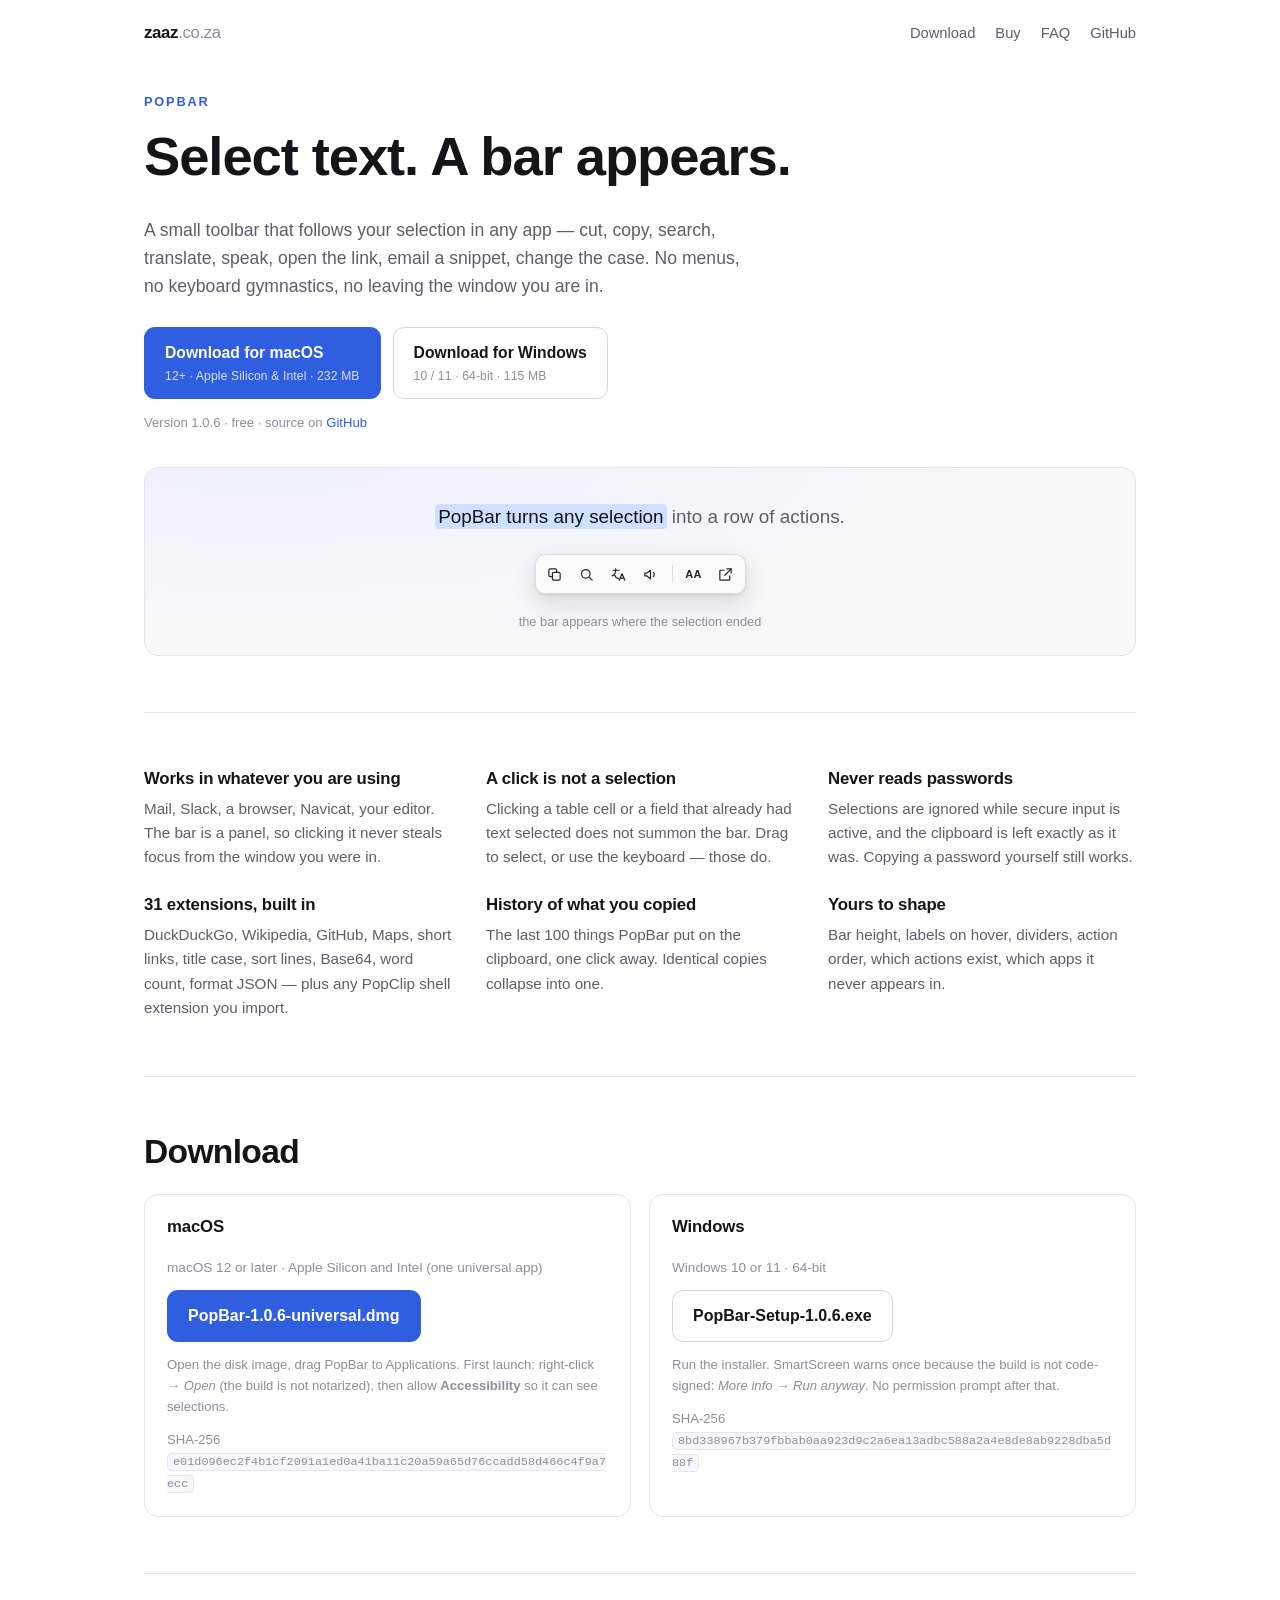
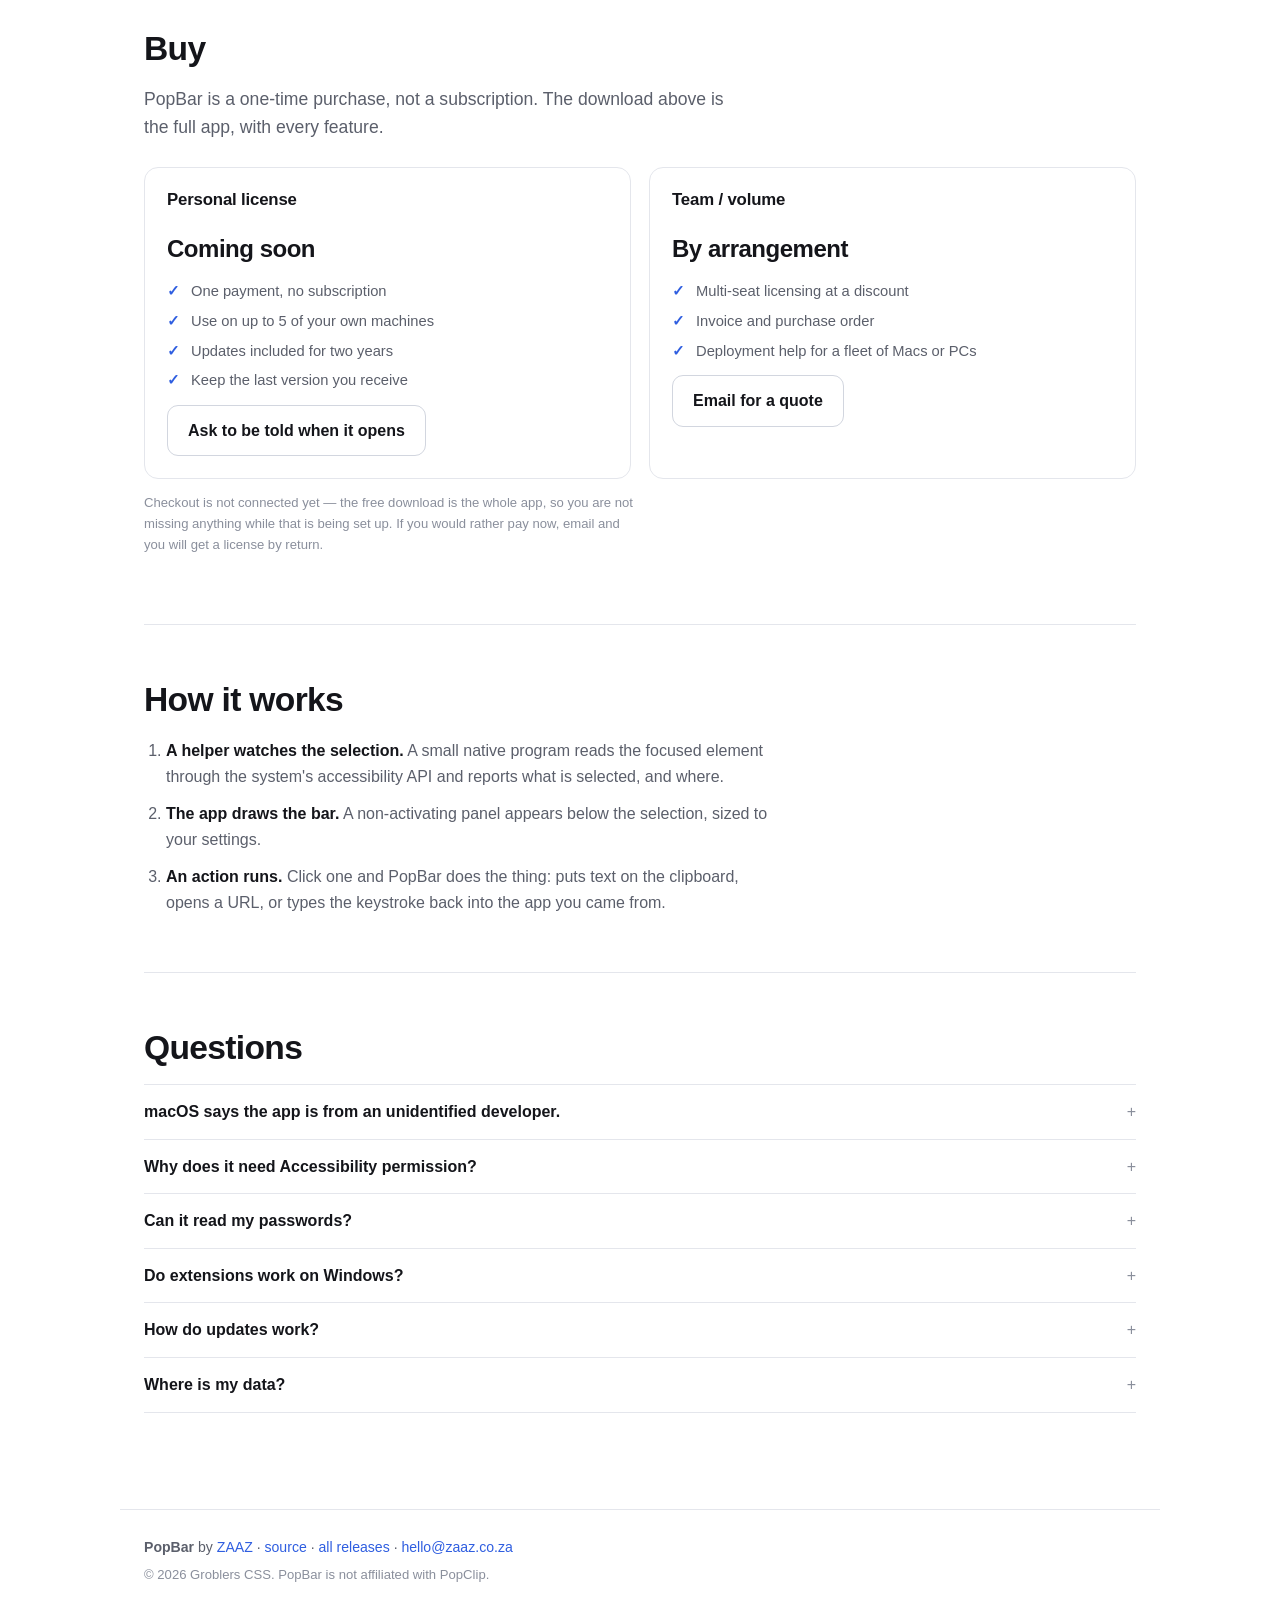
==== site/index.html @ 72e0a7b8 "Add the zaaz.co.za/popbar page. A single static page for the subpath: PompClip-style buy layout with" ====
<!doctype html>
<html lang="en">
<head>
<meta charset="utf-8" />
<meta name="viewport" content="width=device-width, initial-scale=1" />
<title>PopBar — instant actions for selected text</title>
<meta name="description" content="Select text in any app and a small bar of actions appears next to it. Cut, copy, search, translate, speak, open links. macOS and Windows, one download each." />
<meta property="og:title" content="PopBar — instant actions for selected text" />
<meta property="og:description" content="A small toolbar that follows your selection, on macOS and Windows." />
<meta property="og:type" content="website" />
<link rel="icon" href="assets/icon.png" />
<link rel="stylesheet" href="style.css" />
</head>
<body>

<header class="site">
  <a class="brand" href="/">zaaz<span>.co.za</span></a>
  <nav>
    <a href="#download">Download</a>
    <a href="#buy">Buy</a>
    <a href="#faq">FAQ</a>
    <a href="https://github.com/HybridRCG/PopBar" rel="noopener">GitHub</a>
  </nav>
</header>

<main>

  <section class="hero">
    <p class="eyebrow">PopBar</p>
    <h1>Select text. A bar appears.</h1>
    <p class="lede">
      A small toolbar that follows your selection in any app — cut, copy, search, translate,
      speak, open the link, email a snippet, change the case. No menus, no keyboard gymnastics,
      no leaving the window you are in.
    </p>
    <div class="actions">
      <a class="btn primary" href="https://github.com/HybridRCG/PopBar/releases/latest/download/PopBar-1.0.6-universal.dmg">
        <span class="btn-label">Download for macOS</span>
        <span class="btn-meta">12+ · Apple Silicon &amp; Intel · 232 MB</span>
      </a>
      <a class="btn" href="https://github.com/HybridRCG/PopBar/releases/latest/download/PopBar-Setup-1.0.6.exe">
        <span class="btn-label">Download for Windows</span>
        <span class="btn-meta">10 / 11 · 64-bit · 115 MB</span>
      </a>
    </div>
    <p class="fineprint">Version 1.0.6 · free · source on <a href="https://github.com/HybridRCG/PopBar" rel="noopener">GitHub</a></p>

    <div class="demo" aria-hidden="true">
      <div class="demo-text">
        <span class="sel">PopBar turns any selection</span> into a row of actions.
      </div>
      <div class="demo-bar" role="toolbar" aria-label="Example PopBar toolbar">
        <button title="Copy"><svg viewBox="0 0 24 24"><rect x="9" y="9" width="11" height="11" rx="2"/><path d="M15 9V6a2 2 0 0 0-2-2H6a2 2 0 0 0-2 2v7a2 2 0 0 0 2 2h3"/></svg></button>
        <button title="Search Web"><svg viewBox="0 0 24 24"><circle cx="11" cy="11" r="6"/><path d="m16 16 4 4"/></svg></button>
        <button title="Translate"><svg viewBox="0 0 24 24"><path d="M4 6h9M8 4v2c0 4-2 7-5 8"/><path d="M6 12c1 3 3 5 6 6"/><path d="m13 20 4-9 4 9M14.5 17h5"/></svg></button>
        <button title="Speak"><svg viewBox="0 0 24 24"><path d="M4 10v4h3l5 4V6L7 10H4z"/><path d="M16 9a4 4 0 0 1 0 6"/></svg></button>
        <span class="divider"></span>
        <button title="UPPERCASE"><span class="glyph">AA</span></button>
        <button title="Open Link"><svg viewBox="0 0 24 24"><path d="M14 4h6v6"/><path d="M20 4 11 13"/><path d="M18 14v5a1 1 0 0 1-1 1H5a1 1 0 0 1-1-1V7a1 1 0 0 1 1-1h5"/></svg></button>
      </div>
      <p class="demo-label">the bar appears where the selection ended</p>
    </div>
  </section>

  <section class="features">
    <article>
      <h3>Works in whatever you are using</h3>
      <p>Mail, Slack, a browser, Navicat, your editor. The bar is a panel, so clicking it never steals focus from the window you were in.</p>
    </article>
    <article>
      <h3>A click is not a selection</h3>
      <p>Clicking a table cell or a field that already had text selected does not summon the bar. Drag to select, or use the keyboard — those do.</p>
    </article>
    <article>
      <h3>Never reads passwords</h3>
      <p>Selections are ignored while secure input is active, and the clipboard is left exactly as it was. Copying a password yourself still works.</p>
    </article>
    <article>
      <h3>31 extensions, built in</h3>
      <p>DuckDuckGo, Wikipedia, GitHub, Maps, short links, title case, sort lines, Base64, word count, format JSON — plus any PopClip shell extension you import.</p>
    </article>
    <article>
      <h3>History of what you copied</h3>
      <p>The last 100 things PopBar put on the clipboard, one click away. Identical copies collapse into one.</p>
    </article>
    <article>
      <h3>Yours to shape</h3>
      <p>Bar height, labels on hover, dividers, action order, which actions exist, which apps it never appears in.</p>
    </article>
  </section>

  <section id="download" class="download">
    <h2>Download</h2>
    <div class="cards">
      <div class="card">
        <h3>macOS</h3>
        <p class="req">macOS 12 or later · Apple Silicon and Intel (one universal app)</p>
        <a class="btn primary" href="https://github.com/HybridRCG/PopBar/releases/latest/download/PopBar-1.0.6-universal.dmg">PopBar-1.0.6-universal.dmg</a>
        <p class="fineprint">Open the disk image, drag PopBar to Applications. First launch: right-click → <em>Open</em> (the build is not notarized), then allow <strong>Accessibility</strong> so it can see selections.</p>
        <p class="fineprint">SHA-256<br /><code>e01d096ec2f4b1cf2091a1ed0a41ba11c20a59a65d76ccadd58d466c4f9a7ecc</code></p>
      </div>
      <div class="card">
        <h3>Windows</h3>
        <p class="req">Windows 10 or 11 · 64-bit</p>
        <a class="btn" href="https://github.com/HybridRCG/PopBar/releases/latest/download/PopBar-Setup-1.0.6.exe">PopBar-Setup-1.0.6.exe</a>
        <p class="fineprint">Run the installer. SmartScreen warns once because the build is not code-signed: <em>More info → Run anyway</em>. No permission prompt after that.</p>
        <p class="fineprint">SHA-256<br /><code>8bd338967b379fbbab0aa923d9c2a6ea13adbc588a2a4e8de8ab9228dba5d88f</code></p>
      </div>
    </div>
  </section>

  <section id="buy" class="buy">
    <h2>Buy</h2>
    <p class="lede">PopBar is a one-time purchase, not a subscription. The download above is the full app, with every feature.</p>

    <div class="cards">
      <div class="card">
        <h3>Personal license</h3>
        <p class="price">Coming soon</p>
        <ul class="ticks">
          <li>One payment, no subscription</li>
          <li>Use on up to 5 of your own machines</li>
          <li>Updates included for two years</li>
          <li>Keep the last version you receive</li>
        </ul>
        <a class="btn" href="mailto:hello@zaaz.co.za?subject=PopBar%20personal%20license">Ask to be told when it opens</a>
      </div>
      <div class="card">
        <h3>Team / volume</h3>
        <p class="price">By arrangement</p>
        <ul class="ticks">
          <li>Multi-seat licensing at a discount</li>
          <li>Invoice and purchase order</li>
          <li>Deployment help for a fleet of Macs or PCs</li>
        </ul>
        <a class="btn" href="mailto:hello@zaaz.co.za?subject=PopBar%20team%20license">Email for a quote</a>
      </div>
    </div>

    <p class="fineprint">
      Checkout is not connected yet — the free download is the whole app, so you are not missing
      anything while that is being set up. If you would rather pay now, email and you will get a
      license by return.
    </p>
  </section>

  <section class="how">
    <h2>How it works</h2>
    <ol class="steps">
      <li><strong>A helper watches the selection.</strong> A small native program reads the focused element through the system's accessibility API and reports what is selected, and where.</li>
      <li><strong>The app draws the bar.</strong> A non-activating panel appears below the selection, sized to your settings.</li>
      <li><strong>An action runs.</strong> Click one and PopBar does the thing: puts text on the clipboard, opens a URL, or types the keystroke back into the app you came from.</li>
    </ol>
  </section>

  <section id="faq" class="faq">
    <h2>Questions</h2>

    <details>
      <summary>macOS says the app is from an unidentified developer.</summary>
      <p>It is not notarized with an Apple Developer ID yet. Right-click the app → <em>Open</em> once, or run <code>xattr -cr /Applications/PopBar.app</code>. After that it launches normally.</p>
    </details>

    <details>
      <summary>Why does it need Accessibility permission?</summary>
      <p>That is the only way macOS lets a program read what another app has selected. PopBar asks for nothing else — no screen recording, no full disk access, no network access beyond update checks.</p>
    </details>

    <details>
      <summary>Can it read my passwords?</summary>
      <p>No. While secure input is active the helper reports nothing at all, and the clipboard fallback is skipped. Your own copy and paste in a password field are untouched.</p>
    </details>

    <details>
      <summary>Do extensions work on Windows?</summary>
      <p>Not yet — extensions are shell scripts, so they are hidden on Windows rather than offered and failing. The built-in actions all work there.</p>
    </details>

    <details>
      <summary>How do updates work?</summary>
      <p>PopBar checks the GitHub releases shortly after launch. On Windows it downloads and installs in place; on macOS an unsigned build cannot replace itself, so it tells you a new version exists and opens this page.</p>
    </details>

    <details>
      <summary>Where is my data?</summary>
      <p>In one folder on your machine (<code>~/Library/Application Support/PopBar</code>, or <code>%APPDATA%\PopBar</code>), readable only by you. Nothing is uploaded anywhere.</p>
    </details>
  </section>

</main>

<footer class="site">
  <p>
    <strong>PopBar</strong> by <a href="https://zaaz.co.za">ZAAZ</a> ·
    <a href="https://github.com/HybridRCG/PopBar" rel="noopener">source</a> ·
    <a href="https://github.com/HybridRCG/PopBar/releases" rel="noopener">all releases</a> ·
    <a href="mailto:hello@zaaz.co.za">hello@zaaz.co.za</a>
  </p>
  <p class="fineprint">© 2026 Groblers CSS. PopBar is not affiliated with PopClip.</p>
</footer>

</body>
</html>
---- site/style.css ----
/* PopBar site — one stylesheet, no build step, no external fonts or scripts.
   Every path is relative so the folder can live at zaaz.co.za/popbar. */

:root {
  --ink: #14151a;
  --ink-soft: #5b5f6b;
  --ink-faint: #8a8f9c;
  --page: #ffffff;
  --page-tint: #f6f7fa;
  --line: #e4e6ec;
  --line-strong: #d2d6df;
  --accent: #2f5ee0;
  --accent-ink: #ffffff;
  --accent-soft: #eef2ff;
  --bar: rgba(250, 250, 253, 0.97);
  --bar-line: rgba(20, 22, 30, 0.12);
  --bar-ink: #23262f;
  --bar-hover: rgba(20, 22, 30, 0.07);
  --sel: #cfe0ff;
  --radius: 14px;
  --shadow: 0 1px 2px rgba(16, 18, 26, 0.06), 0 12px 32px rgba(16, 18, 26, 0.08);
}

@media (prefers-color-scheme: dark) {
  :root {
    --ink: #f2f3f7;
    --ink-soft: #b6bbc7;
    --ink-faint: #8e94a3;
    --page: #0e0f13;
    --page-tint: #16181e;
    --line: #262a33;
    --line-strong: #333845;
    --accent: #7c9cff;
    --accent-ink: #0d1220;
    --accent-soft: #1b2233;
    --bar: rgba(32, 34, 41, 0.97);
    --bar-line: rgba(255, 255, 255, 0.14);
    --bar-ink: #eceef4;
    --bar-hover: rgba(255, 255, 255, 0.11);
    --sel: #2f4a7a;
    --shadow: 0 1px 2px rgba(0, 0, 0, 0.4), 0 16px 40px rgba(0, 0, 0, 0.45);
  }
}

* { box-sizing: border-box; }

html { scroll-behavior: smooth; }

body {
  margin: 0;
  background: var(--page);
  color: var(--ink);
  font: 16px/1.6 -apple-system, BlinkMacSystemFont, "Segoe UI", Inter, Roboto, Helvetica, Arial, sans-serif;
  -webkit-font-smoothing: antialiased;
}

a { color: var(--accent); text-decoration: none; }
a:hover { text-decoration: underline; }

h1, h2, h3 { line-height: 1.15; letter-spacing: -0.02em; margin: 0 0 0.5em; }
h1 { font-size: clamp(2.1rem, 5vw, 3.4rem); font-weight: 680; }
h2 { font-size: clamp(1.5rem, 3vw, 2.1rem); font-weight: 660; }
h3 { font-size: 1.05rem; font-weight: 640; letter-spacing: -0.01em; }

code {
  font: 0.84em/1.5 ui-monospace, SFMono-Regular, Menlo, Consolas, monospace;
  background: var(--page-tint);
  border: 1px solid var(--line);
  border-radius: 5px;
  padding: 1px 5px;
  word-break: break-all;
}

/* ---------------------------------------------------------------- header */

.site {
  max-width: 1040px;
  margin: 0 auto;
  padding: 20px 24px;
  display: flex;
  align-items: center;
  justify-content: space-between;
  gap: 16px;
}

header.site { border-bottom: 1px solid transparent; }

.brand {
  font-weight: 700;
  letter-spacing: -0.02em;
  color: var(--ink);
  font-size: 1.05rem;
}
.brand span { color: var(--ink-faint); font-weight: 500; }

header.site nav { display: flex; gap: 20px; font-size: 0.92rem; }
header.site nav a { color: var(--ink-soft); }
header.site nav a:hover { color: var(--ink); text-decoration: none; }

/* ------------------------------------------------------------------ main */

main { max-width: 1040px; margin: 0 auto; padding: 0 24px 40px; }

section { padding: 56px 0; border-top: 1px solid var(--line); }
.hero { border-top: 0; padding-top: 24px; }

.eyebrow {
  font-size: 0.8rem;
  font-weight: 650;
  letter-spacing: 0.14em;
  text-transform: uppercase;
  color: var(--accent);
  margin: 0 0 14px;
}

.lede { font-size: 1.1rem; color: var(--ink-soft); max-width: 62ch; margin: 0 0 26px; }

.actions { display: flex; flex-wrap: wrap; gap: 12px; margin-bottom: 12px; }

.btn {
  display: inline-flex;
  flex-direction: column;
  gap: 2px;
  padding: 12px 20px;
  border-radius: 11px;
  border: 1px solid var(--line-strong);
  background: var(--page);
  color: var(--ink);
  font-weight: 600;
  text-decoration: none;
  transition: transform 0.06s ease, box-shadow 0.15s ease, background 0.15s ease;
}
.btn:hover { text-decoration: none; box-shadow: var(--shadow); transform: translateY(-1px); }
.btn:active { transform: translateY(0); }
.btn-label { font-size: 0.98rem; }
.btn-meta { font-size: 0.76rem; font-weight: 500; color: var(--ink-faint); letter-spacing: 0.01em; }

.btn.primary {
  background: var(--accent);
  border-color: transparent;
  color: var(--accent-ink);
}
.btn.primary .btn-meta { color: rgba(255, 255, 255, 0.82); }
@media (prefers-color-scheme: dark) {
  .btn.primary .btn-meta { color: rgba(13, 18, 32, 0.72); }
}

.fineprint { font-size: 0.82rem; color: var(--ink-faint); max-width: 68ch; }
.fineprint code { font-size: 0.74rem; }

/* -------------------------------------------------------------- the demo */

.demo {
  margin-top: 34px;
  padding: 34px 26px 22px;
  border: 1px solid var(--line);
  border-radius: var(--radius);
  background:
    radial-gradient(120% 140% at 12% 0%, var(--accent-soft), transparent 60%),
    var(--page-tint);
}

.demo-text {
  font-size: 1.18rem;
  color: var(--ink-soft);
  text-align: center;
  margin-bottom: 22px;
}
.demo-text .sel {
  background: var(--sel);
  color: var(--ink);
  border-radius: 4px;
  padding: 2px 3px;
}

.demo-bar {
  display: flex;
  align-items: center;
  gap: 2px;
  width: max-content;
  margin: 0 auto;
  padding: 4px;
  border-radius: 10px;
  background: var(--bar);
  border: 0.5px solid var(--bar-line);
  box-shadow: 0 1px 3px rgba(16, 18, 26, 0.14), 0 10px 26px rgba(16, 18, 26, 0.12);
  backdrop-filter: blur(18px);
}

.demo-bar button {
  display: grid;
  place-items: center;
  width: 30px;
  height: 30px;
  padding: 0;
  border: 0;
  border-radius: 7px;
  background: transparent;
  color: var(--bar-ink);
  cursor: default;
  position: relative;
}
.demo-bar button:hover { background: var(--bar-hover); }
.demo-bar button::after {
  content: attr(title);
  position: absolute;
  bottom: calc(100% + 8px);
  left: 50%;
  transform: translateX(-50%) translateY(2px);
  padding: 2px 7px;
  border-radius: 5px;
  background: #121216;
  color: rgba(255, 255, 255, 0.95);
  font-size: 11px;
  line-height: 1.35;
  white-space: nowrap;
  opacity: 0;
  pointer-events: none;
  transition: opacity 0.12s ease, transform 0.12s ease;
}
.demo-bar button:hover::after { opacity: 1; transform: translateX(-50%) translateY(0); }

.demo-bar svg {
  width: 17px;
  height: 17px;
  fill: none;
  stroke: currentColor;
  stroke-width: 1.7;
  stroke-linecap: round;
  stroke-linejoin: round;
}

.demo-bar .glyph { font-size: 11px; font-weight: 700; letter-spacing: 0.02em; }
.demo-bar .divider { width: 1px; height: 18px; background: var(--bar-line); margin: 0 4px; }

.demo-label {
  margin: 18px 0 0;
  text-align: center;
  font-size: 0.8rem;
  color: var(--ink-faint);
}

/* -------------------------------------------------------------- features */

.features {
  display: grid;
  grid-template-columns: repeat(auto-fit, minmax(260px, 1fr));
  gap: 26px 34px;
  border-top: 1px solid var(--line);
}
.features article { margin: 0; }
.features p { margin: 0; color: var(--ink-soft); font-size: 0.95rem; }

/* ----------------------------------------------------------------- cards */

.cards {
  display: grid;
  grid-template-columns: repeat(auto-fit, minmax(280px, 1fr));
  gap: 18px;
  margin-top: 22px;
}

.card {
  border: 1px solid var(--line);
  border-radius: var(--radius);
  padding: 22px;
  background: var(--page);
  display: flex;
  flex-direction: column;
  gap: 12px;
}
.card .req { margin: 0; font-size: 0.85rem; color: var(--ink-faint); }
.card .btn { align-self: flex-start; }
.card .fineprint { margin: 0; }

.price {
  margin: 0;
  font-size: 1.5rem;
  font-weight: 680;
  letter-spacing: -0.02em;
}

.ticks { list-style: none; margin: 0; padding: 0; display: grid; gap: 6px; }
.ticks li { position: relative; padding-left: 24px; font-size: 0.92rem; color: var(--ink-soft); }
.ticks li::before {
  content: "✓";
  position: absolute;
  left: 0;
  top: 0;
  color: var(--accent);
  font-weight: 700;
}

/* ----------------------------------------------------------------- steps */

.steps { margin: 18px 0 0; padding-left: 22px; display: grid; gap: 12px; max-width: 72ch; }
.steps li { color: var(--ink-soft); }
.steps strong { color: var(--ink); }

/* ------------------------------------------------------------------- faq */

.faq details {
  border-bottom: 1px solid var(--line);
  padding: 14px 0;
}
.faq details:first-of-type { border-top: 1px solid var(--line); }
.faq summary {
  cursor: pointer;
  font-weight: 600;
  list-style: none;
}
.faq summary::-webkit-details-marker { display: none; }
.faq summary::after { content: "+"; float: right; color: var(--ink-faint); font-weight: 500; }
.faq details[open] summary::after { content: "–"; }
.faq details p { margin: 10px 0 0; color: var(--ink-soft); max-width: 72ch; }

/* ---------------------------------------------------------------- footer */

footer.site {
  display: block;
  border-top: 1px solid var(--line);
  padding: 26px 24px 44px;
  font-size: 0.88rem;
  color: var(--ink-soft);
}
footer.site p { margin: 0 0 6px; }

@media (max-width: 620px) {
  header.site { flex-wrap: wrap; }
  header.site nav { gap: 14px; font-size: 0.86rem; }
  section { padding: 40px 0; }
  .demo { padding: 24px 14px 18px; }
  .demo-bar { max-width: 100%; overflow-x: auto; }
}
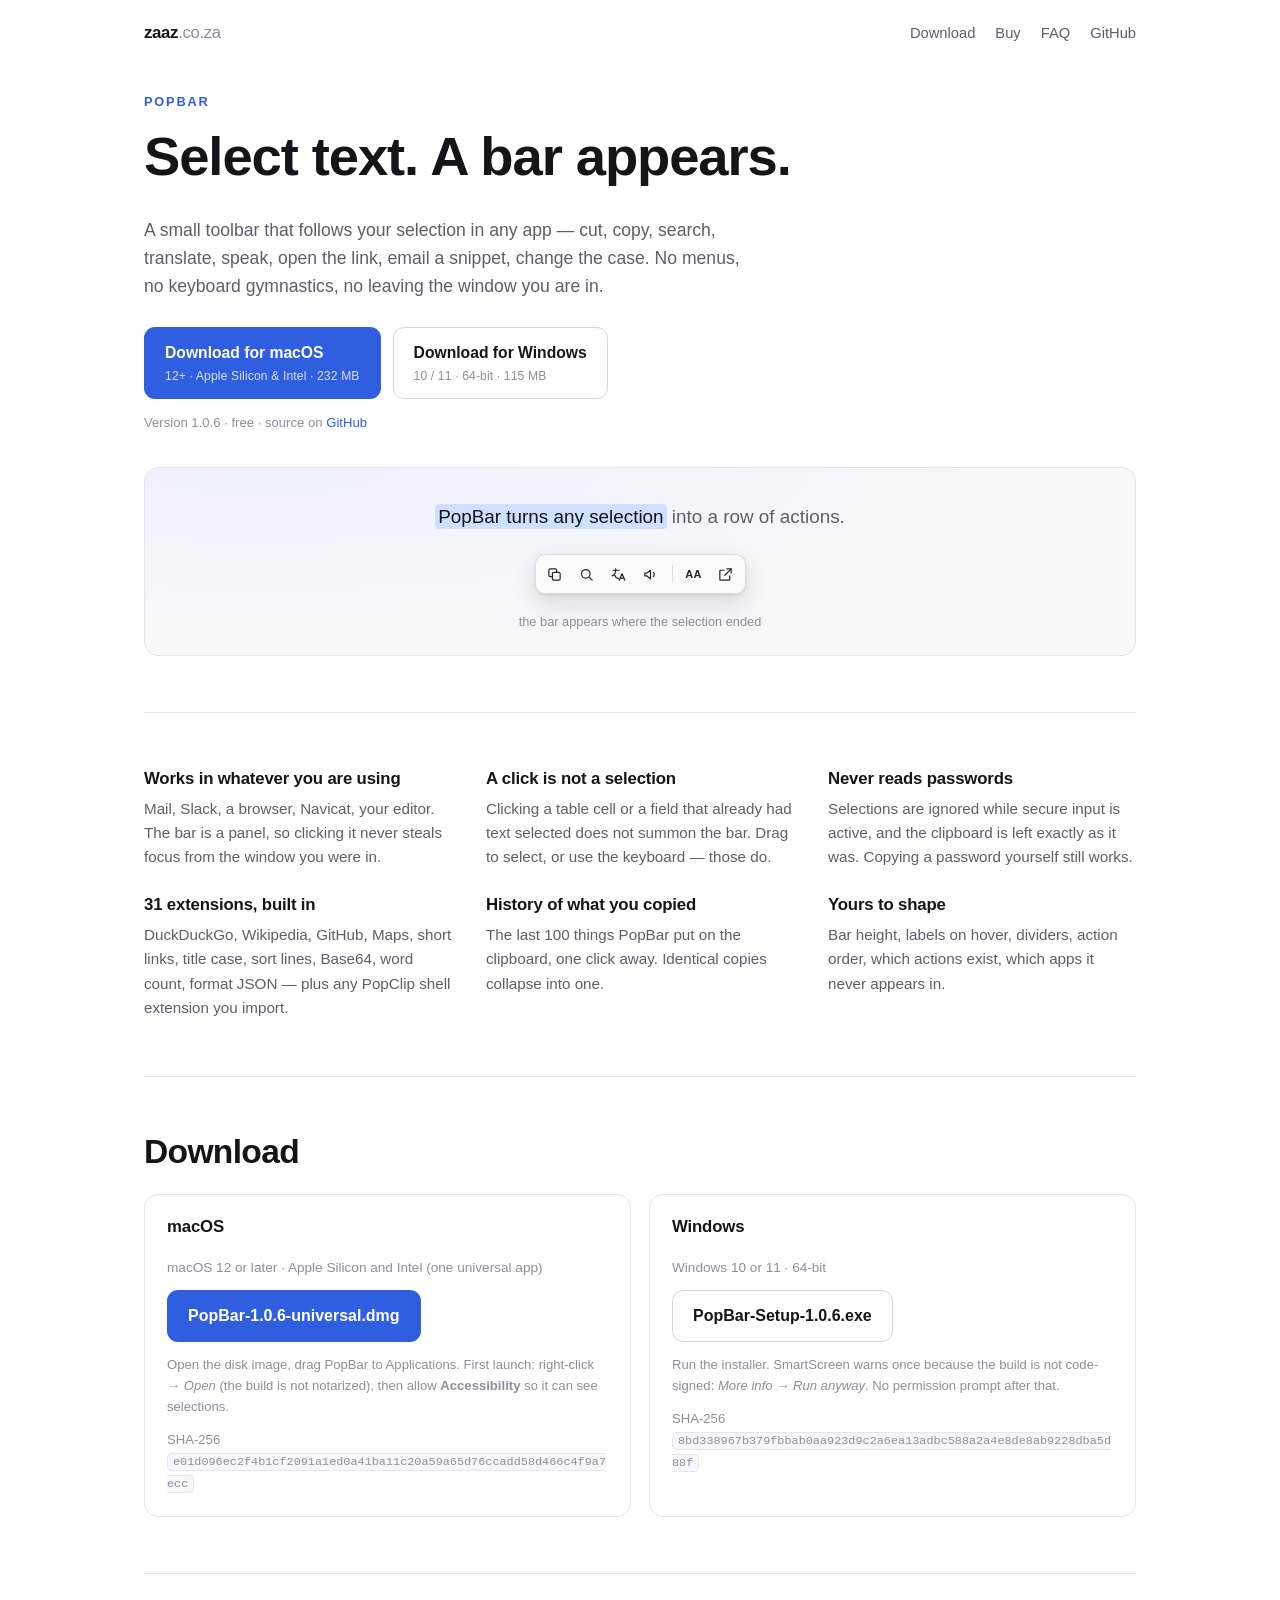
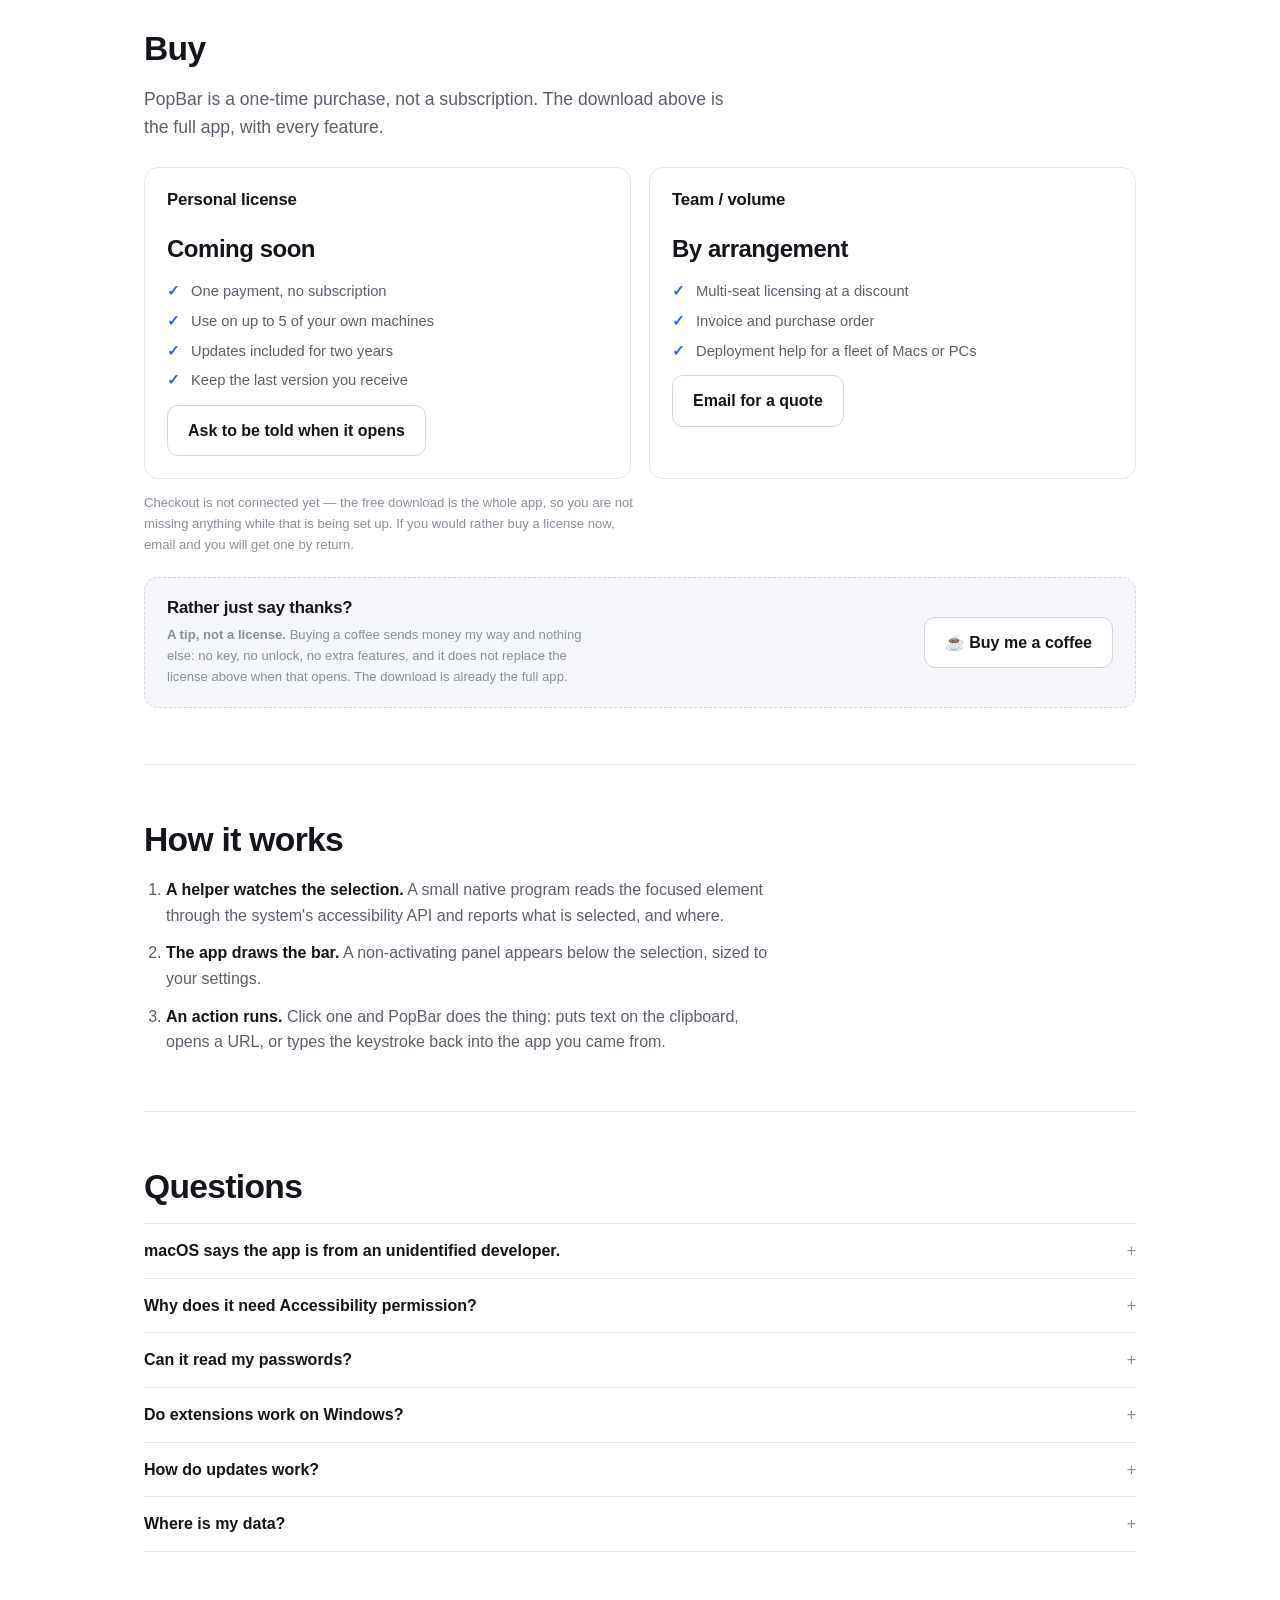
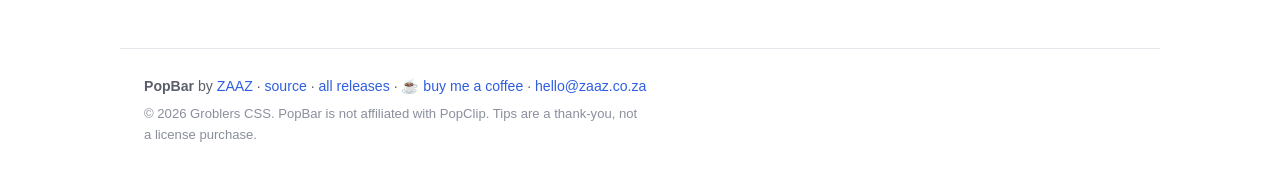
==== commit a580a6a8: "Offer a tip link while there is no checkout. Buy Me a Coffee is labelled as a tip that buys no licen" ====
--- a/site/index.html
+++ b/site/index.html
@@ -139,9 +139,21 @@
 
     <p class="fineprint">
       Checkout is not connected yet — the free download is the whole app, so you are not missing
-      anything while that is being set up. If you would rather pay now, email and you will get a
-      license by return.
+      anything while that is being set up. If you would rather buy a license now, email and you
+      will get one by return.
     </p>
+
+    <div class="support">
+      <div>
+        <h3>Rather just say thanks?</h3>
+        <p class="fineprint">
+          <strong>A tip, not a license.</strong> Buying a coffee sends money my way and nothing else:
+          no key, no unlock, no extra features, and it does not replace the license above when that
+          opens. The download is already the full app.
+        </p>
+      </div>
+      <a class="btn" href="https://buymeacoffee.com/hybridrcg" rel="noopener">☕ Buy me a coffee</a>
+    </div>
   </section>
 
   <section class="how">
@@ -194,9 +206,10 @@
     <strong>PopBar</strong> by <a href="https://zaaz.co.za">ZAAZ</a> ·
     <a href="https://github.com/HybridRCG/PopBar" rel="noopener">source</a> ·
     <a href="https://github.com/HybridRCG/PopBar/releases" rel="noopener">all releases</a> ·
+    <a href="https://buymeacoffee.com/hybridrcg" rel="noopener">☕ buy me a coffee</a> ·
     <a href="mailto:hello@zaaz.co.za">hello@zaaz.co.za</a>
   </p>
-  <p class="fineprint">© 2026 Groblers CSS. PopBar is not affiliated with PopClip.</p>
+  <p class="fineprint">© 2026 Groblers CSS. PopBar is not affiliated with PopClip. Tips are a thank-you, not a license purchase.</p>
 </footer>
 
 </body>
--- a/site/style.css
+++ b/site/style.css
@@ -291,6 +291,24 @@
   font-weight: 700;
 }
 
+/* --------------------------------------------------------------- support */
+
+.support {
+  margin-top: 22px;
+  padding: 20px 22px;
+  border: 1px dashed var(--line-strong);
+  border-radius: var(--radius);
+  background: var(--page-tint);
+  display: flex;
+  flex-wrap: wrap;
+  align-items: center;
+  justify-content: space-between;
+  gap: 16px;
+}
+.support h3 { margin: 0 0 6px; }
+.support p { margin: 0; max-width: 60ch; }
+.support .btn { align-self: center; }
+
 /* ----------------------------------------------------------------- steps */
 
 .steps { margin: 18px 0 0; padding-left: 22px; display: grid; gap: 12px; max-width: 72ch; }
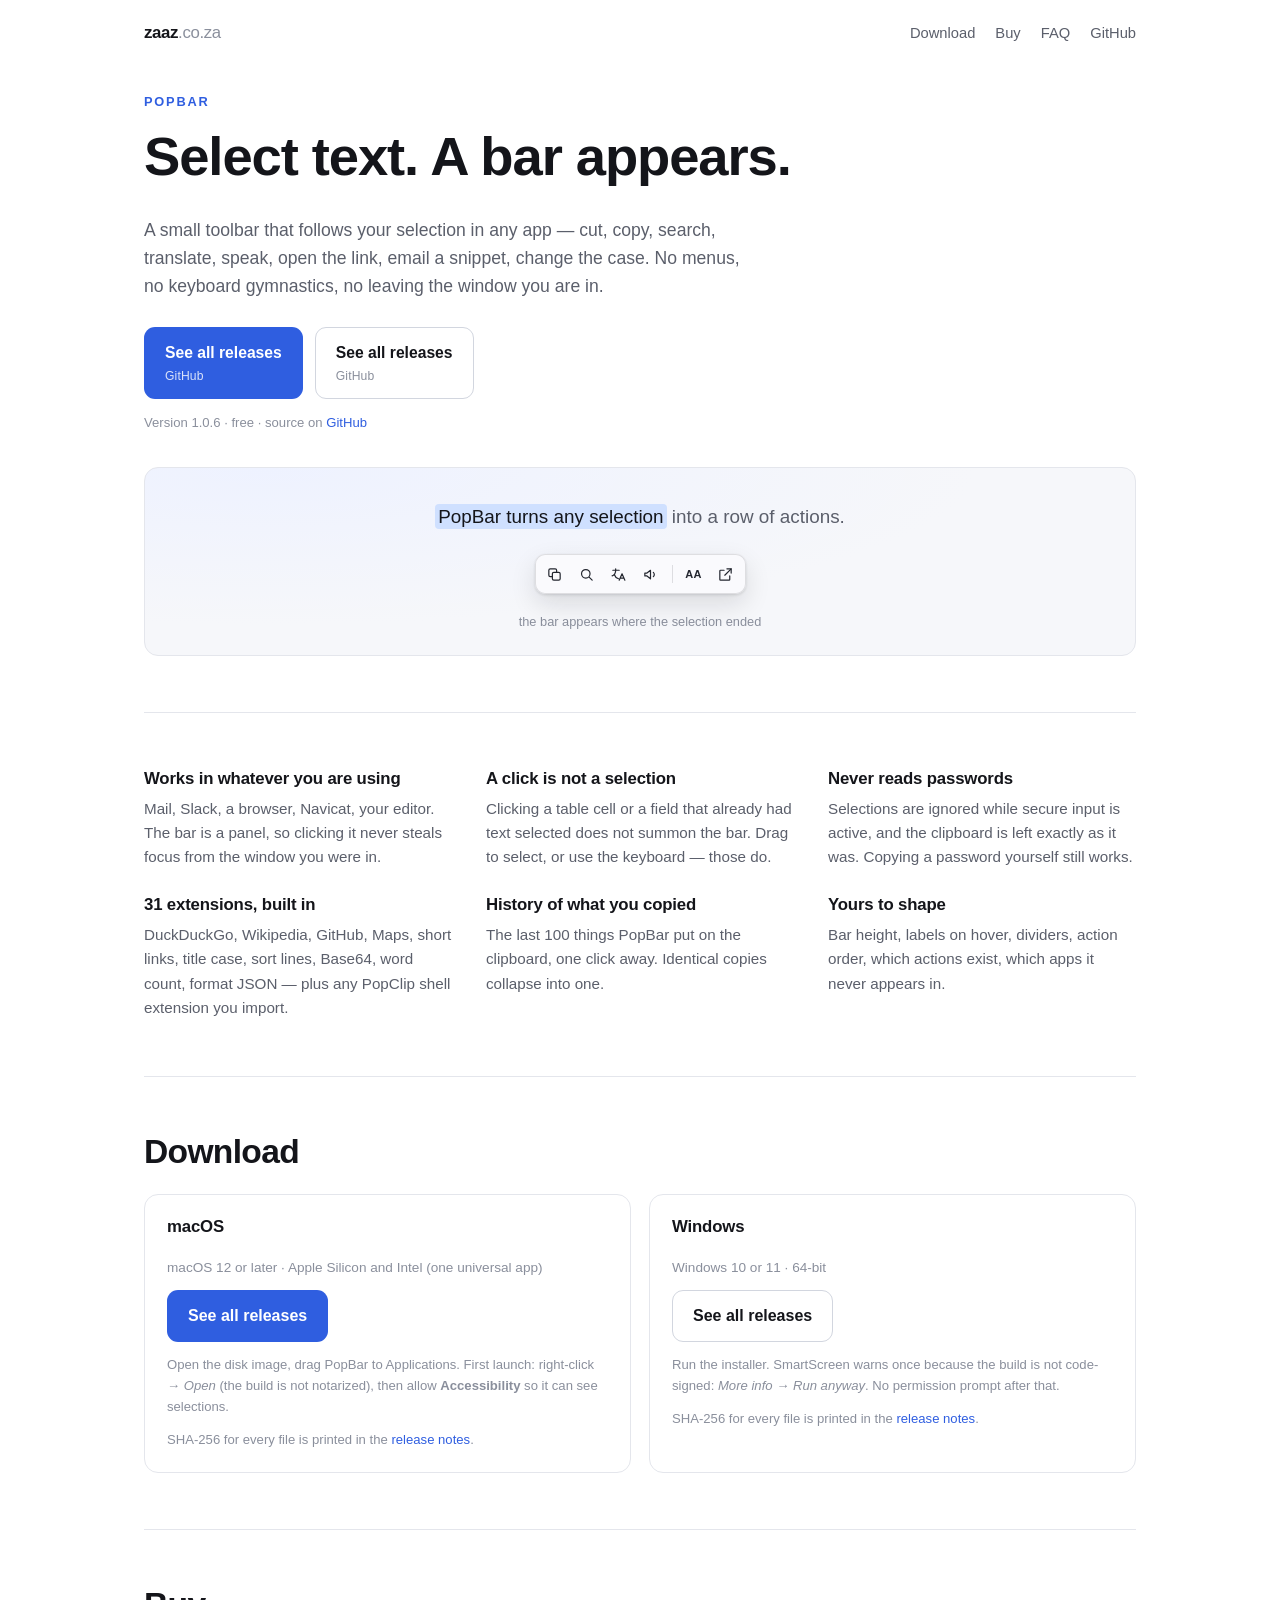
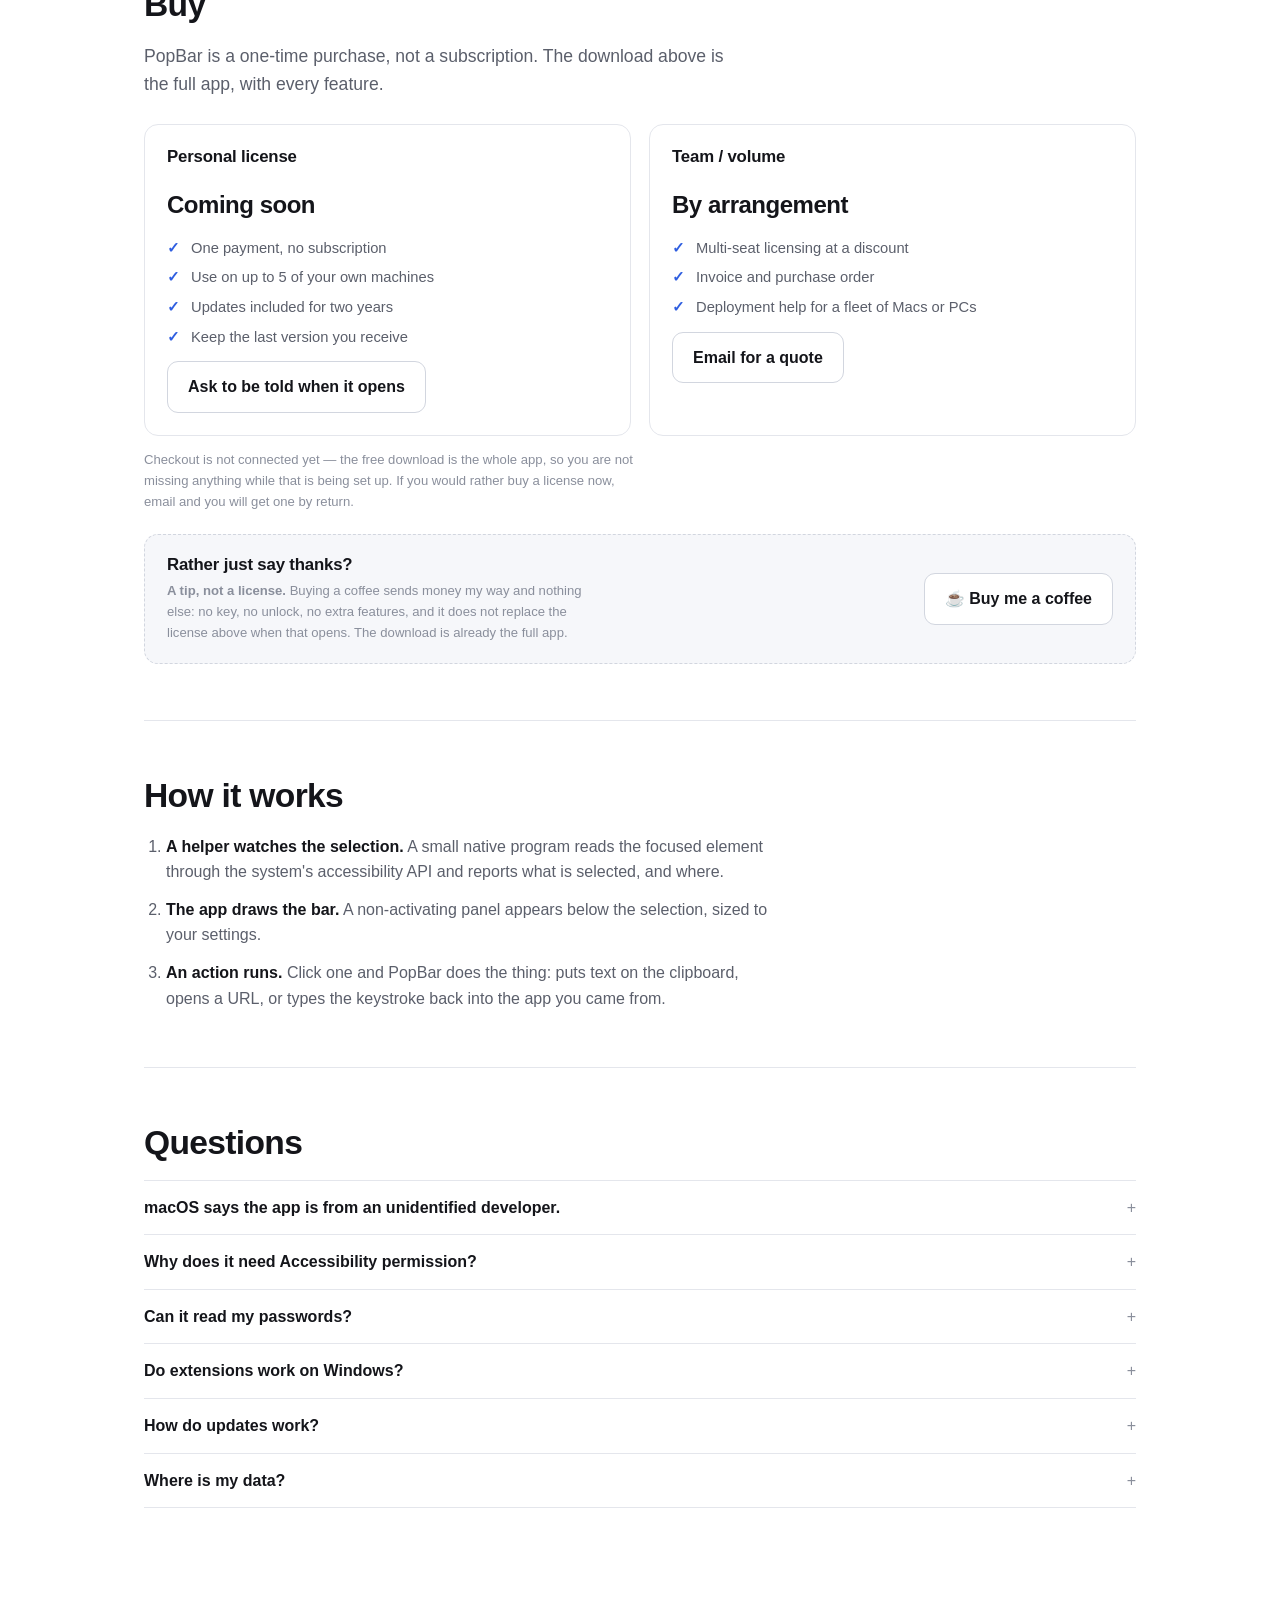
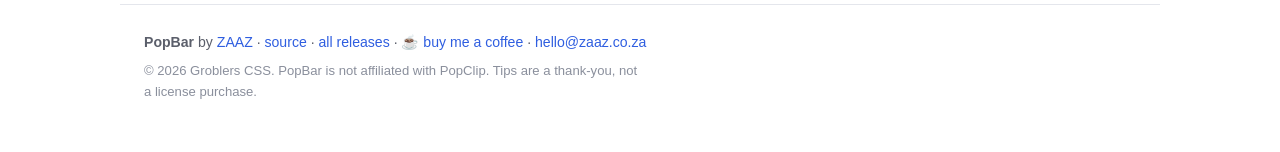
==== commit 4ad7fc51: "Read the newest release for the download buttons instead of pinning file names. The page now asks th" ====
--- a/site/index.html
+++ b/site/index.html
@@ -34,16 +34,18 @@
       no leaving the window you are in.
     </p>
     <div class="actions">
-      <a class="btn primary" href="https://github.com/HybridRCG/PopBar/releases/latest/download/PopBar-1.0.6-universal.dmg">
-        <span class="btn-label">Download for macOS</span>
-        <span class="btn-meta">12+ · Apple Silicon &amp; Intel · 232 MB</span>
+      <!-- hrefs start on the releases page and are replaced with the exact
+           asset by downloads.js; with JavaScript off they still work. -->
+      <a class="btn primary" data-download="mac" href="https://github.com/HybridRCG/PopBar/releases/latest">
+        <span class="btn-label" data-role="label" data-hero="Download for macOS">Download for macOS</span>
+        <span class="btn-meta" data-role="meta">Apple Silicon &amp; Intel</span>
       </a>
-      <a class="btn" href="https://github.com/HybridRCG/PopBar/releases/latest/download/PopBar-Setup-1.0.6.exe">
-        <span class="btn-label">Download for Windows</span>
-        <span class="btn-meta">10 / 11 · 64-bit · 115 MB</span>
+      <a class="btn" data-download="win" href="https://github.com/HybridRCG/PopBar/releases/latest">
+        <span class="btn-label" data-role="label" data-hero="Download for Windows">Download for Windows</span>
+        <span class="btn-meta" data-role="meta">64-bit</span>
       </a>
     </div>
-    <p class="fineprint">Version 1.0.6 · free · source on <a href="https://github.com/HybridRCG/PopBar" rel="noopener">GitHub</a></p>
+    <p class="fineprint">Version <span data-version>1.0.6</span> · free · source on <a href="https://github.com/HybridRCG/PopBar" rel="noopener">GitHub</a></p>
 
     <div class="demo" aria-hidden="true">
       <div class="demo-text">
@@ -95,16 +97,20 @@
       <div class="card">
         <h3>macOS</h3>
         <p class="req">macOS 12 or later · Apple Silicon and Intel (one universal app)</p>
-        <a class="btn primary" href="https://github.com/HybridRCG/PopBar/releases/latest/download/PopBar-1.0.6-universal.dmg">PopBar-1.0.6-universal.dmg</a>
+        <a class="btn primary" data-download="mac" href="https://github.com/HybridRCG/PopBar/releases/latest">
+          <span data-role="label" data-card="1">PopBar-1.0.6-universal.dmg</span>
+        </a>
         <p class="fineprint">Open the disk image, drag PopBar to Applications. First launch: right-click → <em>Open</em> (the build is not notarized), then allow <strong>Accessibility</strong> so it can see selections.</p>
-        <p class="fineprint">SHA-256<br /><code>e01d096ec2f4b1cf2091a1ed0a41ba11c20a59a65d76ccadd58d466c4f9a7ecc</code></p>
+        <p class="fineprint">SHA-256 for every file is printed in the <a data-release-link href="https://github.com/HybridRCG/PopBar/releases/latest" rel="noopener">release notes</a>.</p>
       </div>
       <div class="card">
         <h3>Windows</h3>
         <p class="req">Windows 10 or 11 · 64-bit</p>
-        <a class="btn" href="https://github.com/HybridRCG/PopBar/releases/latest/download/PopBar-Setup-1.0.6.exe">PopBar-Setup-1.0.6.exe</a>
+        <a class="btn" data-download="win" href="https://github.com/HybridRCG/PopBar/releases/latest">
+          <span data-role="label" data-card="1">PopBar-Setup-1.0.6.exe</span>
+        </a>
         <p class="fineprint">Run the installer. SmartScreen warns once because the build is not code-signed: <em>More info → Run anyway</em>. No permission prompt after that.</p>
-        <p class="fineprint">SHA-256<br /><code>8bd338967b379fbbab0aa923d9c2a6ea13adbc588a2a4e8de8ab9228dba5d88f</code></p>
+        <p class="fineprint">SHA-256 for every file is printed in the <a data-release-link href="https://github.com/HybridRCG/PopBar/releases/latest" rel="noopener">release notes</a>.</p>
       </div>
     </div>
   </section>
@@ -212,5 +218,7 @@
   <p class="fineprint">© 2026 Groblers CSS. PopBar is not affiliated with PopClip. Tips are a thank-you, not a license purchase.</p>
 </footer>
 
+<script src="downloads.js" defer></script>
+
 </body>
 </html>
